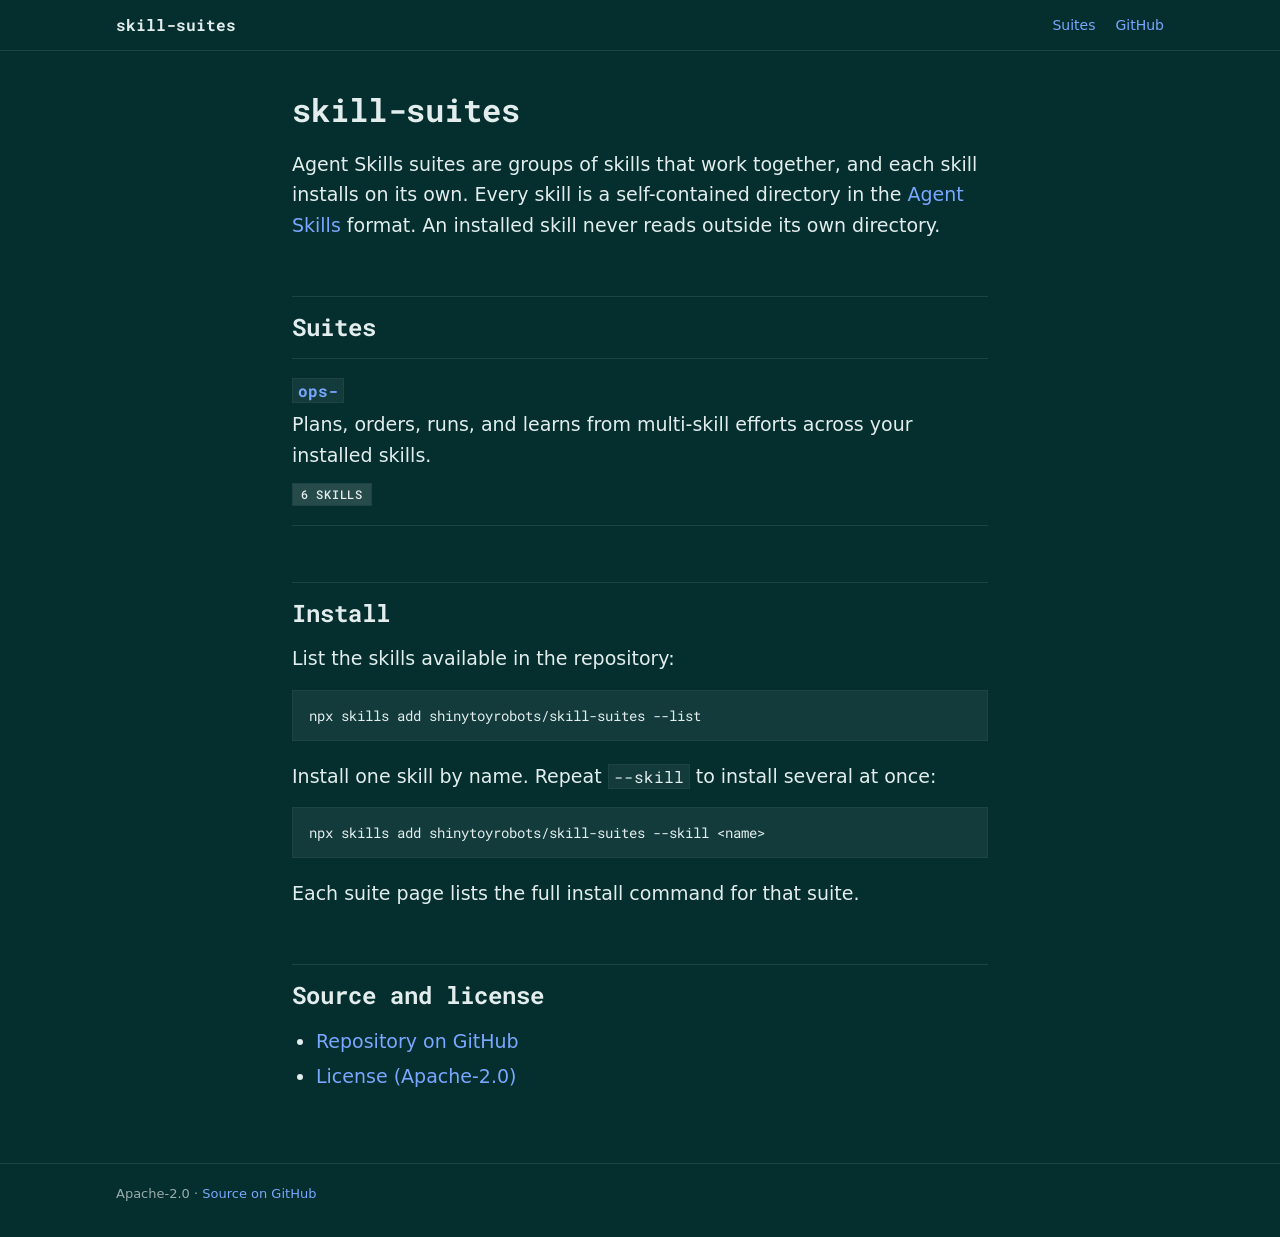
==== index.html @ dd53406a "docs: GitHub Pages site with landing page and ops- reference Static HTML, no build step. index.html " ====
<!doctype html>
<html lang="en">
<head>
<meta charset="utf-8">
<meta name="viewport" content="width=device-width, initial-scale=1">
<title>skill-suites</title>
<meta name="description" content="Agent Skills suites: groups of skills that work together, each installable on its own.">
<link rel="preconnect" href="https://fonts.googleapis.com">
<link rel="preconnect" href="https://fonts.gstatic.com" crossorigin>
<link rel="stylesheet" href="https://fonts.googleapis.com/css2?family=Roboto+Mono:ital,wght@0,400;0,500;0,700;1,400&amp;display=swap">
<link rel="stylesheet" href="assets/site.css">
</head>
<body>
<a class="skip-link" href="#main">Skip to content</a>

<header class="topbar">
  <div class="topbar-inner">
    <a class="brand" href="./">skill-suites</a>
    <nav aria-label="Site">
      <ul>
        <li><a href="#suites">Suites</a></li>
        <li><a href="https://github.com/shinytoyrobots/skill-suites">GitHub</a></li>
      </ul>
    </nav>
  </div>
</header>

<main id="main" class="page">
  <h1>skill-suites</h1>
  <p class="lede">Agent Skills suites are groups of skills that work together, and each skill installs on its own. Every skill is a self-contained directory in the <a href="https://agentskills.io">Agent Skills</a> format. An installed skill never reads outside its own directory.</p>

  <h2 id="suites">Suites<a class="anchor" href="#suites" aria-label="Link to this section">#</a></h2>
  <!-- To add a suite: add one <li> to this list, following the ops- entry. Nothing else on this page changes. -->
  <ul class="suite-list">
    <li>
      <a class="suite-name" href="ops/"><code>ops-</code></a>
      <p>Plans, orders, runs, and learns from multi-skill efforts across your installed skills.</p>
      <span class="label">6 skills</span>
    </li>
  </ul>

  <h2 id="install">Install<a class="anchor" href="#install" aria-label="Link to this section">#</a></h2>
  <p>List the skills available in the repository:</p>
  <pre><code class="language-sh">npx skills add shinytoyrobots/skill-suites --list</code></pre>
  <p>Install one skill by name. Repeat <code>--skill</code> to install several at once:</p>
  <pre><code class="language-sh">npx skills add shinytoyrobots/skill-suites --skill &lt;name&gt;</code></pre>
  <p>Each suite page lists the full install command for that suite.</p>

  <h2 id="source">Source and license<a class="anchor" href="#source" aria-label="Link to this section">#</a></h2>
  <ul>
    <li><a href="https://github.com/shinytoyrobots/skill-suites">Repository on GitHub</a></li>
    <li><a href="https://github.com/shinytoyrobots/skill-suites/blob/main/LICENSE">License (Apache-2.0)</a></li>
  </ul>
</main>

<footer class="footer">
  <div class="footer-inner">
    <p>Apache-2.0 · <a href="https://github.com/shinytoyrobots/skill-suites">Source on GitHub</a></p>
  </div>
</footer>
</body>
</html>
---- assets/site.css ----
/* skill-suites docs — shared styles. Dark only, flat, no build step. */

:root {
  --bg: #042f2e;
  --surface: #133b3b;
  --surface-2: #264b4a;
  --border: #1d4443;
  --text: #e3eded;
  --muted: #9bacab;
  --accent: #2563eb;       /* fills only (labels, buttons); text on it is #fff */
  --link: #7aa7ff;         /* all text links */
  --link-hover: #b3ccff;   /* lighter, underlined on hover */
  --font-head: 'Roboto Mono', ui-monospace, monospace;
  --font-body: 'SF Pro Display', -apple-system, system-ui, BlinkMacSystemFont, 'Inter', 'Segoe UI', Roboto, Helvetica, Arial, sans-serif;
  --gutter: 16px;
  color-scheme: dark;
}

*,
*::before,
*::after {
  box-sizing: border-box;
  border-radius: 0;
}

html {
  -webkit-text-size-adjust: 100%;
  text-size-adjust: 100%;
}

body {
  margin: 0;
  background: var(--bg);
  color: var(--text);
  font-family: var(--font-body);
  font-size: 19px;
  line-height: 1.6;
  overflow-wrap: break-word;
}

/* ---------- Links and focus ---------- */

a {
  color: var(--link);
  text-decoration: none;
}

a:hover {
  color: var(--link-hover);
  text-decoration: underline;
  text-underline-offset: 3px;
}

a:focus-visible,
summary:focus-visible,
[tabindex]:focus-visible {
  outline: 2px solid var(--link);
  outline-offset: 2px;
}

.skip-link {
  position: absolute;
  left: -9999px;
  top: 0;
  background: var(--accent);
  color: #fff;
  padding: 8px 12px;
  font-family: var(--font-head);
  font-size: 14px;
  z-index: 10;
}

.skip-link:focus {
  left: var(--gutter);
  color: #fff;
}

/* ---------- Top bar ---------- */

.topbar {
  border-bottom: 1px solid var(--border);
}

.topbar-inner {
  max-width: 1080px;
  margin: 0 auto;
  padding: 12px var(--gutter);
  display: flex;
  align-items: center;
  justify-content: space-between;
  gap: 16px;
  font-size: 14px;
  font-weight: 500;
}

.brand {
  font-family: var(--font-head);
  font-weight: 700;
  font-size: 16px;
  color: var(--text);
}

.brand:hover {
  color: var(--text);
}

.topbar nav ul {
  list-style: none;
  margin: 0;
  padding: 0;
  display: flex;
  gap: 20px;
  align-items: center;
}

.topbar nav li {
  margin: 0;
}

/* ---------- Layout ---------- */

main {
  display: block;
}

.page {
  max-width: 728px;
  margin: 0 auto;
  padding: 40px var(--gutter) 56px;
}

.page-wide {
  max-width: 1080px;
  margin: 0 auto;
  padding: 40px var(--gutter) 56px;
}

.page-wide .content {
  min-width: 0;          /* lets pre/table containers scroll instead of widening the grid */
  max-width: 728px;
}

.toc-side {
  display: none;
}

@media (min-width: 1000px) {
  .page-wide {
    display: grid;
    grid-template-columns: 220px minmax(0, 1fr);
    gap: 48px;
    align-items: start;
  }

  .toc-side {
    display: block;
    position: sticky;
    top: 24px;
    max-height: calc(100vh - 48px);
    overflow-y: auto;
  }

  .toc-inline {
    display: none;
  }

  .page-wide .content {
    max-width: none;
  }
}

/* ---------- Type ---------- */

h1,
h2,
h3 {
  font-family: var(--font-head);
  font-weight: 700;
  line-height: 1.2;
  color: var(--text);
}

h1 {
  font-size: 32px;
  margin: 0 0 20px;
}

h2 {
  font-size: 24px;
  margin: 56px 0 16px;
  padding-top: 16px;
  border-top: 1px solid var(--border);
}

h3 {
  font-size: 19px;
  margin: 32px 0 12px;
}

h2,
h3 {
  scroll-margin-top: 16px;
}

p,
ul,
ol,
dl {
  margin: 0 0 16px;
}

ul,
ol {
  padding-left: 24px;
}

li + li {
  margin-top: 4px;
}

.muted {
  color: var(--muted);
}

.lede {
  margin-bottom: 24px;
}

/* Heading anchor links */
.anchor {
  margin-left: 8px;
  color: var(--muted);
  font-weight: 400;
  opacity: 0;
}

h2:hover .anchor,
h3:hover .anchor,
.anchor:focus-visible {
  opacity: 1;
}

.anchor:hover {
  color: var(--link-hover);
  text-decoration: none;
}

@media (hover: none) {
  .anchor {
    opacity: 1;
  }
}

/* ---------- Breadcrumb ---------- */

.breadcrumb {
  font-family: var(--font-head);
  font-size: 14px;
  color: var(--muted);
  margin: 0 0 12px;
}

.breadcrumb ol {
  list-style: none;
  padding: 0;
  margin: 0;
  display: flex;
  flex-wrap: wrap;
}

.breadcrumb li + li {
  margin-top: 0;
}

.breadcrumb li + li::before {
  content: "/";
  padding: 0 8px;
  color: var(--muted);
}

/* ---------- Code ---------- */

code,
pre,
kbd {
  font-family: var(--font-head);
}

code {
  font-size: 0.84em;
  background: var(--surface);
  border: 1px solid var(--border);
  padding: 1px 5px;
  overflow-wrap: anywhere;
}

pre {
  background: var(--surface);
  border: 1px solid var(--border);
  padding: 14px 16px;
  margin: 0 0 20px;
  overflow-x: auto;
  max-width: 100%;
  font-size: 14px;
  line-height: 1.5;
}

pre code {
  background: none;
  border: 0;
  padding: 0;
  font-size: inherit;
  overflow-wrap: normal;
  white-space: pre;
}

blockquote {
  margin: 0 0 20px;
  padding: 4px 0 4px 16px;
  border-left: 2px solid var(--surface-2);
  color: var(--text);
}

blockquote p {
  margin: 0;
}

/* ---------- Labels / badges ---------- */

.label {
  display: inline-block;
  font-family: var(--font-head);
  font-size: 12px;
  font-weight: 500;
  line-height: 1.4;
  letter-spacing: 0.06em;
  text-transform: uppercase;
  padding: 2px 8px;
  background: var(--surface-2);
  color: var(--text);
  border: 1px solid var(--border);
  vertical-align: middle;
}

.label-accent {
  background: var(--accent);
  border-color: var(--accent);
  color: #fff;
}

.labels {
  display: flex;
  flex-wrap: wrap;
  gap: 8px;
  margin: 0 0 16px;
}

/* ---------- Tables ---------- */

.table-wrap {
  width: 100%;
  overflow-x: auto;
  margin: 0 0 20px;
  border: 1px solid var(--border);
}

table {
  width: 100%;
  border-collapse: collapse;
  font-size: 16px;
  line-height: 1.5;
}

th,
td {
  text-align: left;
  vertical-align: top;
  padding: 8px 12px;
  border-bottom: 1px solid var(--border);
}

tr:last-child td {
  border-bottom: 0;
}

th {
  color: var(--muted);
  font-family: var(--font-head);
  font-size: 13px;
  font-weight: 500;
  text-transform: uppercase;
  letter-spacing: 0.04em;
  background: var(--surface);
}

td code {
  white-space: nowrap;
}

caption {
  caption-side: top;
  text-align: left;
  padding: 8px 12px;
  color: var(--muted);
  font-size: 14px;
}

/* ---------- Suite list (landing) ---------- */

.suite-list {
  list-style: none;
  padding: 0;
  border-top: 1px solid var(--border);
}

.suite-list li {
  margin: 0;
  padding: 16px 0;
  border-bottom: 1px solid var(--border);
}

.suite-name {
  font-family: var(--font-head);
  font-weight: 700;
  font-size: 19px;
}

.suite-list p {
  margin: 4px 0 8px;
}

/* ---------- Pipeline ---------- */

.pipeline {
  margin-bottom: 8px;
}

.pipeline-caption {
  font-size: 16px;
  color: var(--muted);
}

/* ---------- TOC ---------- */

.toc-title {
  font-family: var(--font-head);
  font-size: 13px;
  font-weight: 500;
  text-transform: uppercase;
  letter-spacing: 0.06em;
  color: var(--muted);
  margin: 0 0 8px;
}

.toc ol {
  list-style: none;
  padding: 0;
  margin: 0;
  font-size: 15px;
  line-height: 1.4;
}

.toc li + li {
  margin-top: 6px;
}

.toc ol ol {
  margin-top: 6px;
  padding-left: 14px;
  border-left: 1px solid var(--border);
  font-size: 14px;
}

.toc-inline {
  border: 1px solid var(--border);
  background: var(--surface);
  margin: 0 0 32px;
}

.toc-inline summary {
  cursor: pointer;
  padding: 10px 14px;
  font-family: var(--font-head);
  font-size: 14px;
  font-weight: 500;
}

.toc-inline .toc {
  padding: 0 14px 14px;
}

/* ---------- Skill entries ---------- */

.skill {
  margin: 0 0 40px;
  padding: 0 0 8px;
}

.skill h3 {
  font-size: 22px;
  margin-top: 40px;
}

.entry {
  font-size: 17px;
  line-height: 1.55;
  border-top: 1px solid var(--border);
  margin: 0;
}

.entry dt {
  font-family: var(--font-head);
  font-size: 13px;
  font-weight: 500;
  text-transform: uppercase;
  letter-spacing: 0.04em;
  color: var(--muted);
  padding-top: 12px;
}

.entry dd {
  margin: 4px 0 0;
  padding-bottom: 12px;
  border-bottom: 1px solid var(--border);
}

.entry dd p:last-child,
.entry dd ul:last-child {
  margin-bottom: 0;
}

.entry dd ul {
  padding-left: 20px;
  margin-bottom: 8px;
}

.entry .table-wrap {
  margin-top: 8px;
  margin-bottom: 8px;
}

@media (min-width: 700px) {
  .entry {
    display: grid;
    grid-template-columns: 170px minmax(0, 1fr);
  }

  .entry dt {
    padding: 12px 16px 12px 0;
    border-bottom: 1px solid var(--border);
  }

  .entry dd {
    margin: 0;
    padding: 12px 0;
  }
}

/* ---------- Draft flags ---------- */

.verify {
  font-family: var(--font-head);
  font-size: 0.8em;
  background: var(--accent);
  color: #fff;
  padding: 0 4px;
}

/* ---------- Footer ---------- */

.footer {
  border-top: 1px solid var(--border);
  font-size: 13px;
  color: var(--muted);
}

.footer-inner {
  max-width: 1080px;
  margin: 0 auto;
  padding: 20px var(--gutter) 32px;
}

.footer p {
  margin: 0;
}

/* ---------- Mobile ---------- */

@media (max-width: 600px) {
  h1 {
    font-size: 27px;
  }

  h2 {
    font-size: 21px;
  }

  .page,
  .page-wide {
    padding-top: 28px;
  }
}
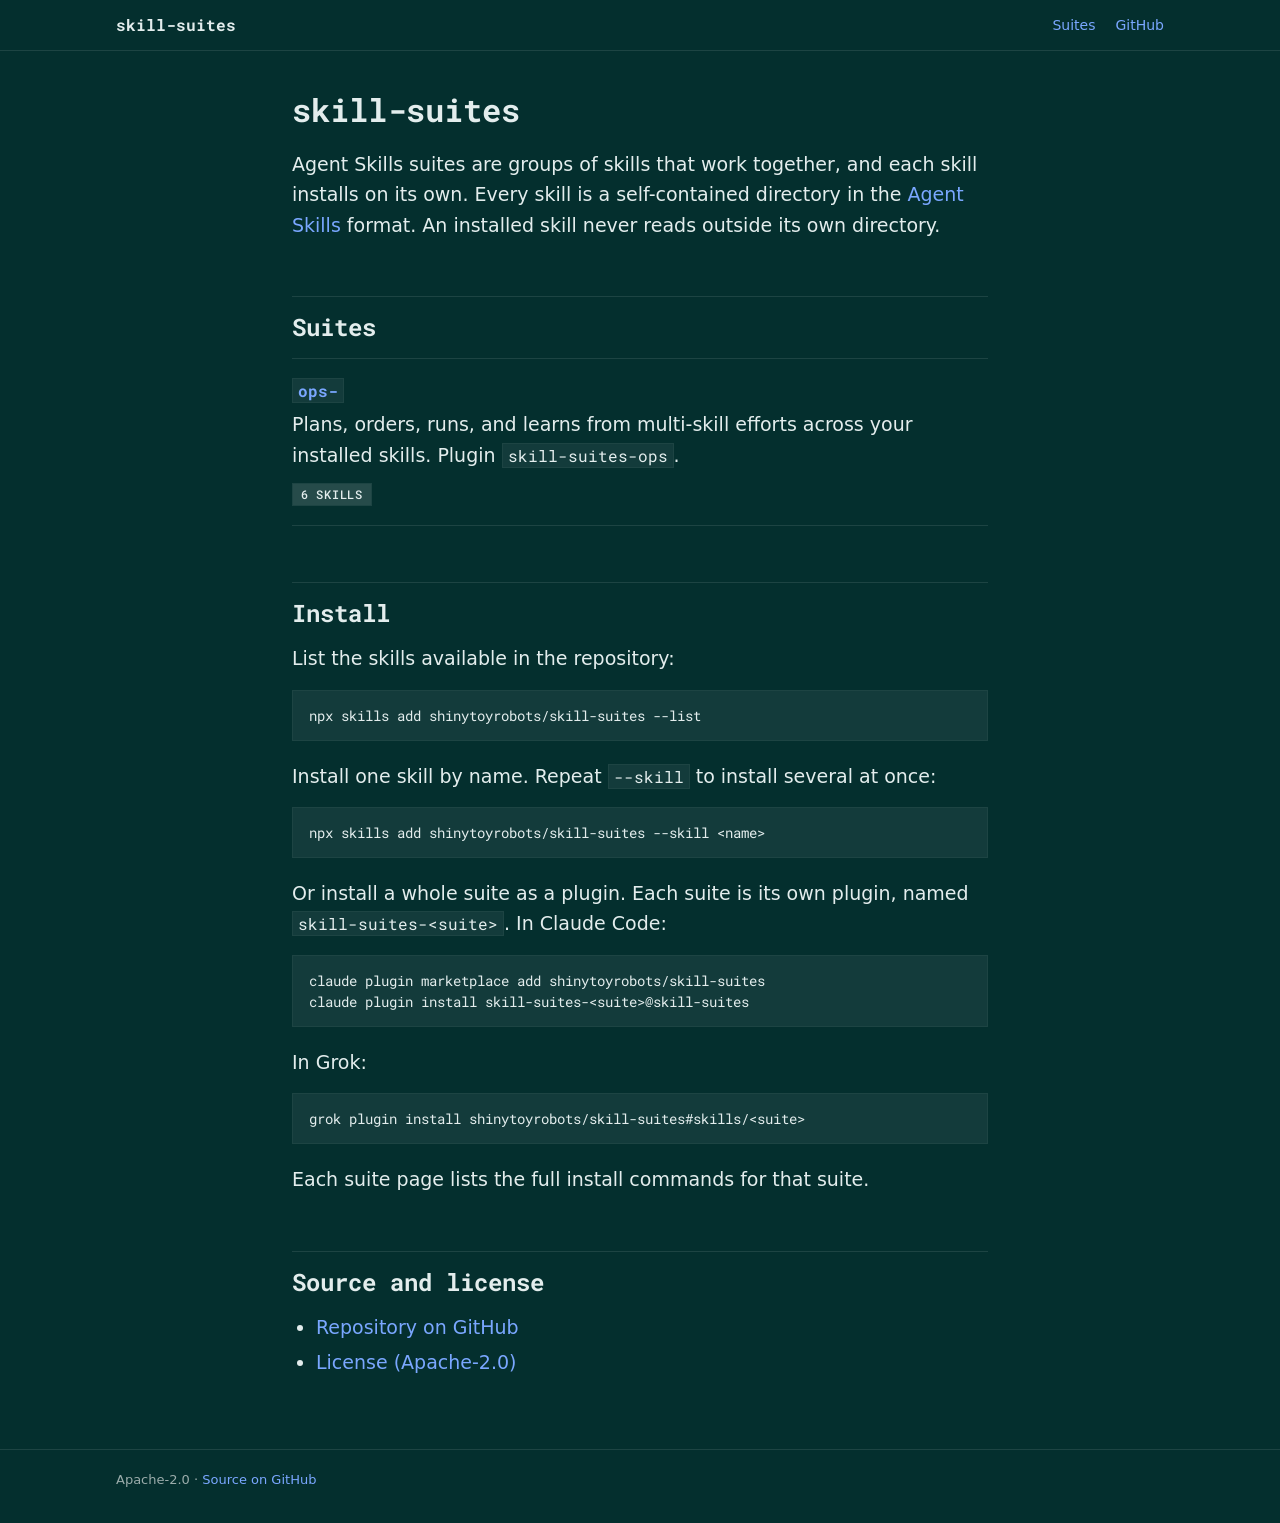
==== commit d5a4bbf5: "docs: add plugin install commands for Claude and Grok Each suite is now its own plugin (skill-suites" ====
--- a/index.html
+++ b/index.html
@@ -30,11 +30,11 @@
   <p class="lede">Agent Skills suites are groups of skills that work together, and each skill installs on its own. Every skill is a self-contained directory in the <a href="https://agentskills.io">Agent Skills</a> format. An installed skill never reads outside its own directory.</p>
 
   <h2 id="suites">Suites<a class="anchor" href="#suites" aria-label="Link to this section">#</a></h2>
-  <!-- To add a suite: add one <li> to this list, following the ops- entry. Nothing else on this page changes. -->
+  <!-- To add a suite: add one <li> to this list, following the ops- entry, with its plugin name (skill-suites-<suite>). Nothing else on this page changes. -->
   <ul class="suite-list">
     <li>
       <a class="suite-name" href="ops/"><code>ops-</code></a>
-      <p>Plans, orders, runs, and learns from multi-skill efforts across your installed skills.</p>
+      <p>Plans, orders, runs, and learns from multi-skill efforts across your installed skills. Plugin <code>skill-suites-ops</code>.</p>
       <span class="label">6 skills</span>
     </li>
   </ul>
@@ -44,7 +44,12 @@
   <pre><code class="language-sh">npx skills add shinytoyrobots/skill-suites --list</code></pre>
   <p>Install one skill by name. Repeat <code>--skill</code> to install several at once:</p>
   <pre><code class="language-sh">npx skills add shinytoyrobots/skill-suites --skill &lt;name&gt;</code></pre>
-  <p>Each suite page lists the full install command for that suite.</p>
+  <p>Or install a whole suite as a plugin. Each suite is its own plugin, named <code>skill-suites-&lt;suite&gt;</code>. In Claude Code:</p>
+  <pre><code class="language-sh">claude plugin marketplace add shinytoyrobots/skill-suites
+claude plugin install skill-suites-&lt;suite&gt;@skill-suites</code></pre>
+  <p>In Grok:</p>
+  <pre><code class="language-sh">grok plugin install shinytoyrobots/skill-suites#skills/&lt;suite&gt;</code></pre>
+  <p>Each suite page lists the full install commands for that suite.</p>
 
   <h2 id="source">Source and license<a class="anchor" href="#source" aria-label="Link to this section">#</a></h2>
   <ul>
